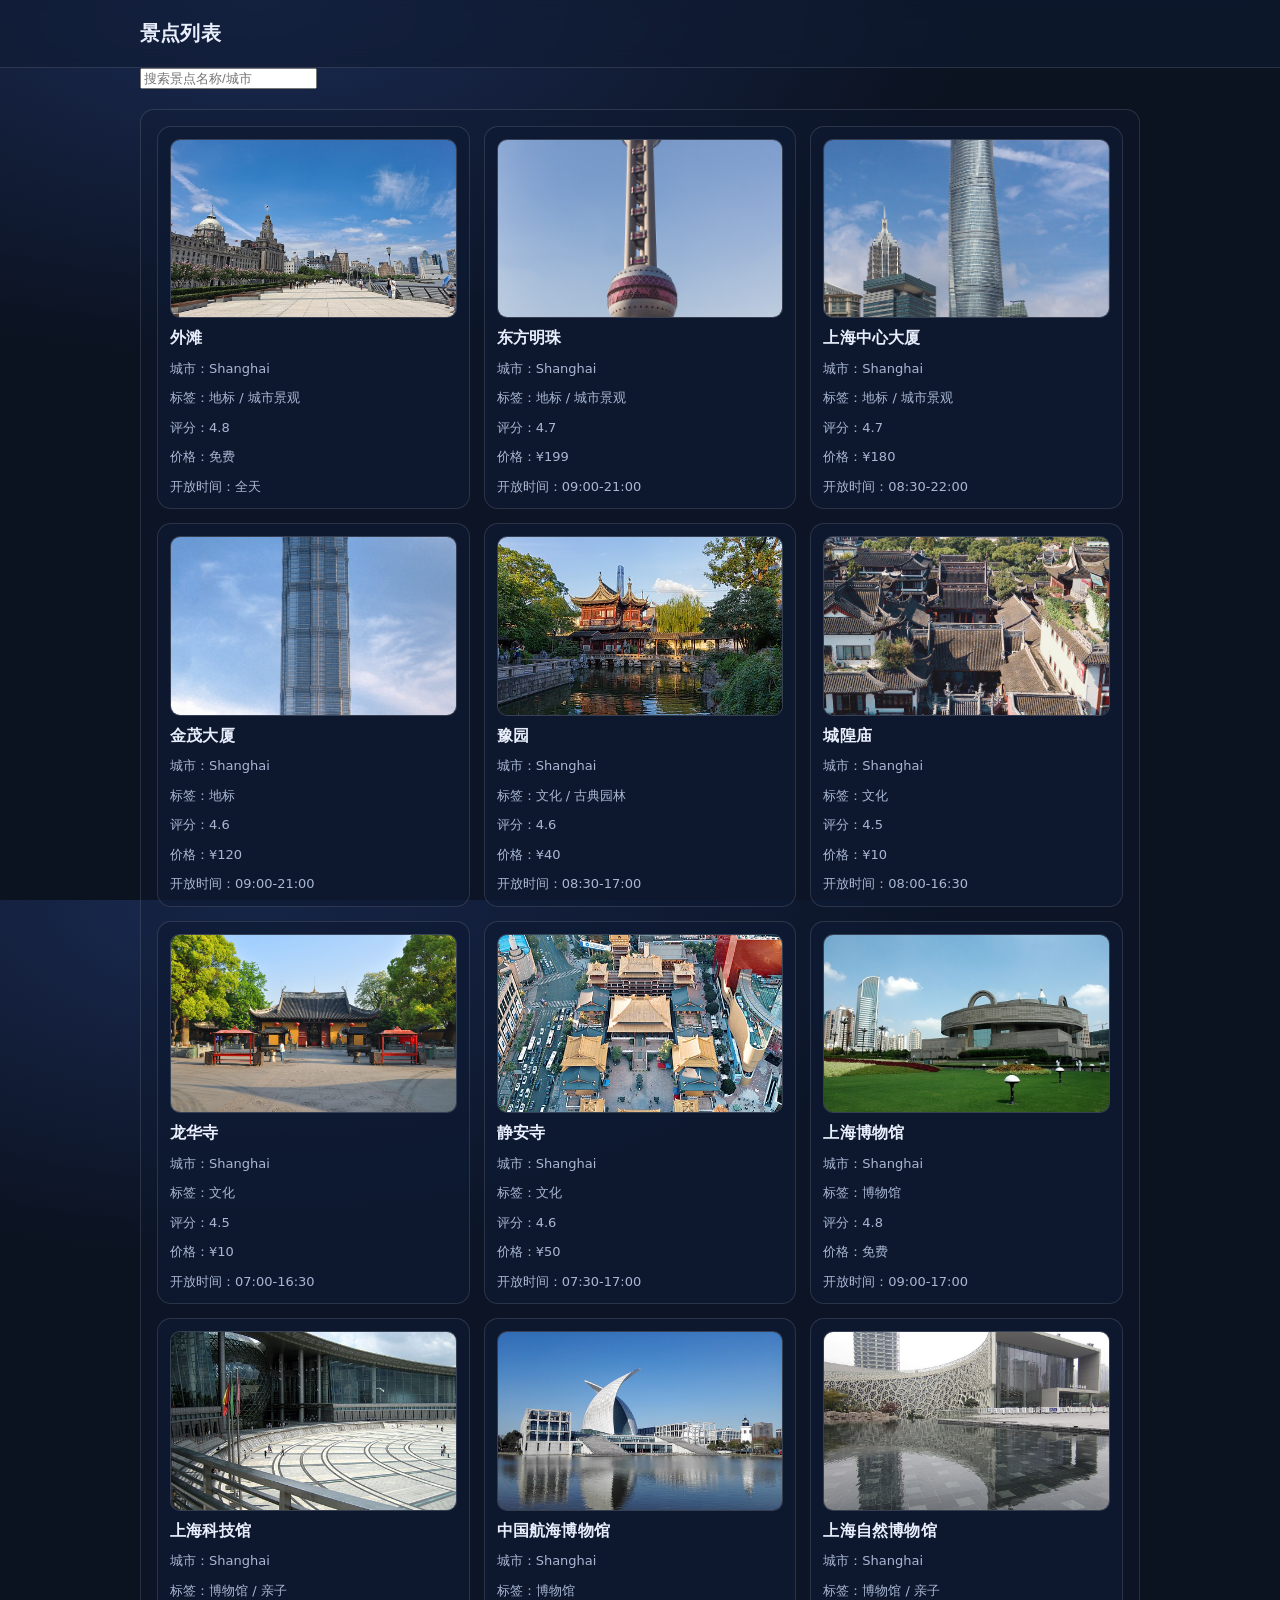
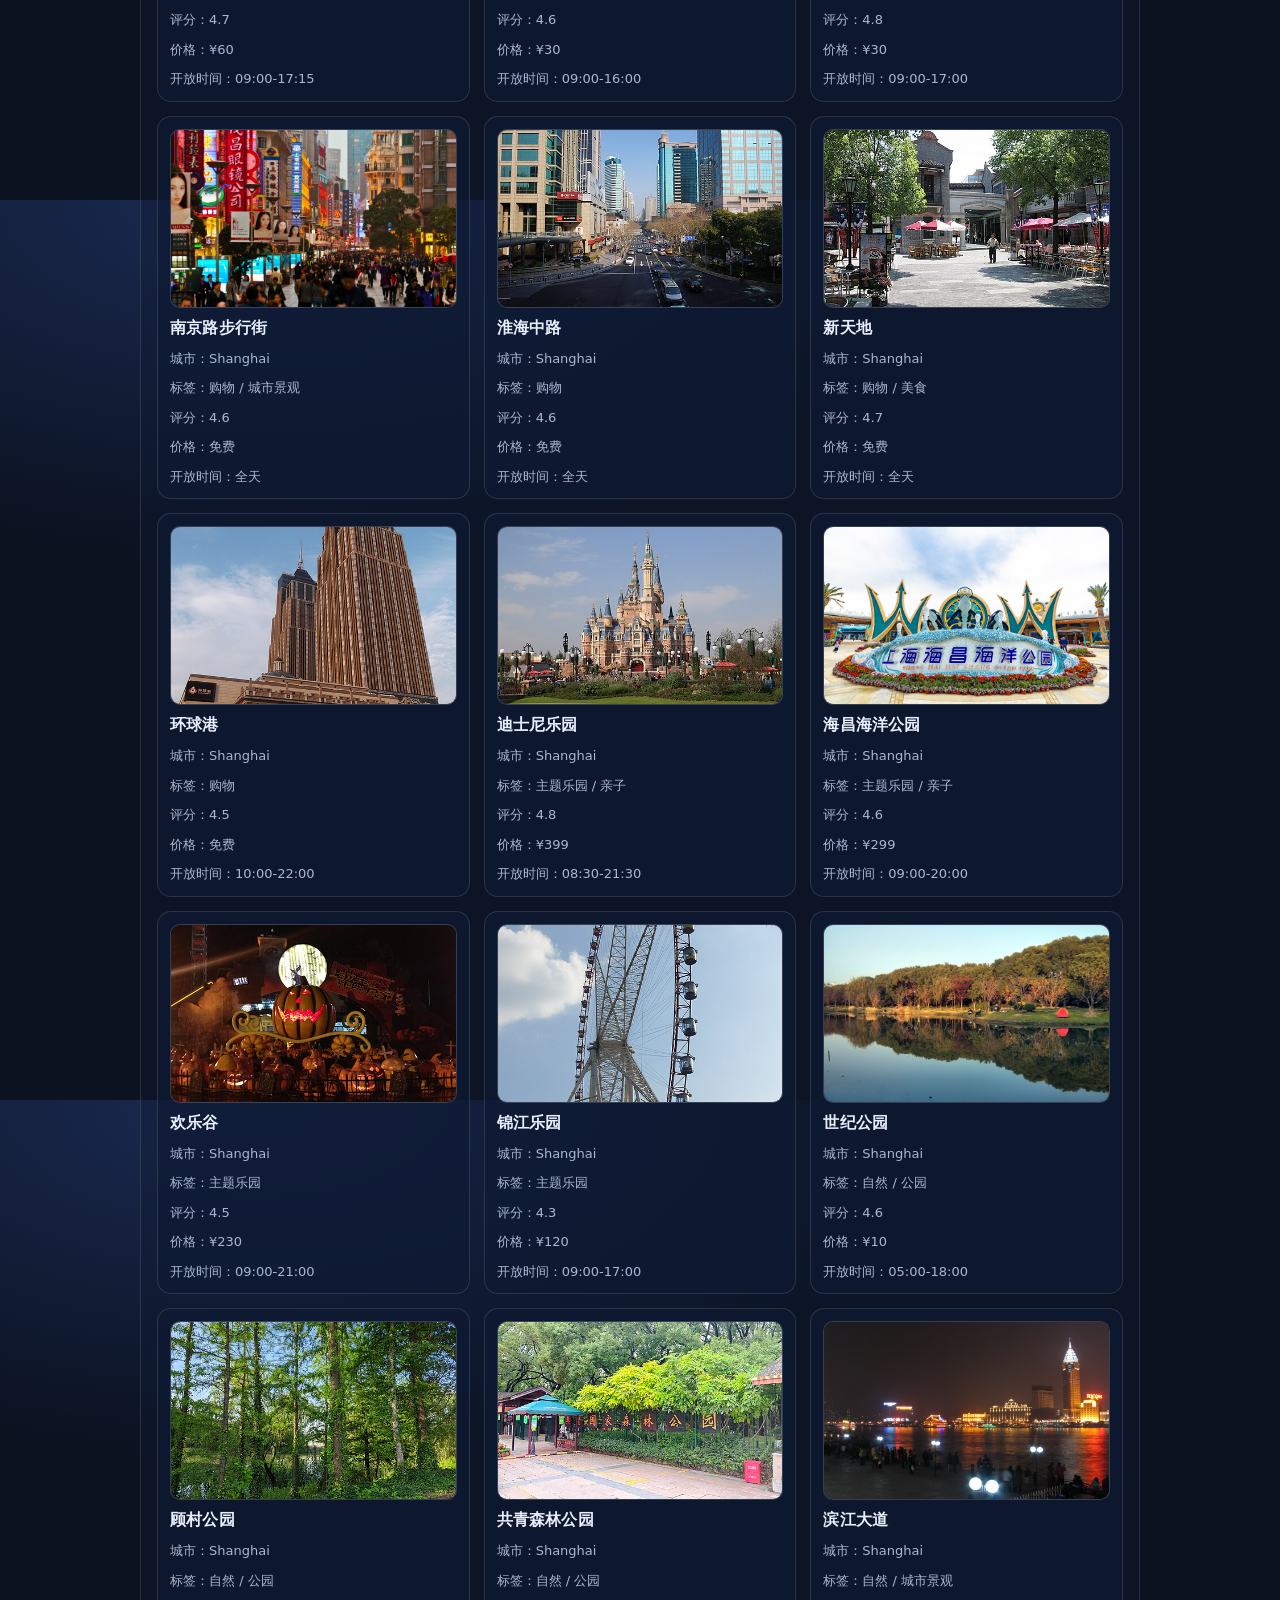
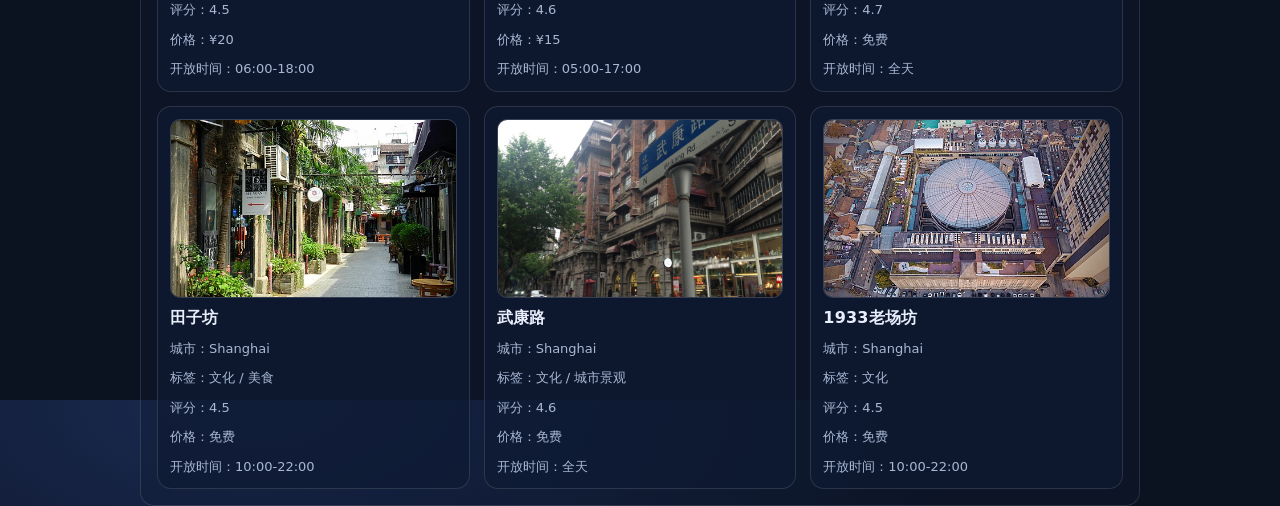
==== index.html @ 94bc9539 "v0.1: fix: web index" ====
<!doctype html>
<html lang="zh-CN">
  <head>
    <meta charset="UTF-8" />
    <meta name="viewport" content="width=device-width, initial-scale=1.0" />
    <title>Scenic Spots</title>
    <link rel="stylesheet" href="./src/style.css" />
  </head>
  <body>
    <header class="site-header">
      <div class="container">
        <h1 class="site-title">景点列表</h1>
      </div>
    </header>

    <main class="container">
      <section aria-label="search">
        <input
          id="searchInput"
          type="search"
          placeholder="搜索景点名称/城市"
          autocomplete="off"
        />
      </section>

      <section aria-label="scenic spots list">
        <ul id="spotsList" class="spots-list"></ul>
      </section>
    </main>

    <script src="./src/app.js" defer></script>
  </body>
</html>
---- src/style.css ----
:root {
  color-scheme: light;
  --bg: #0b1220;
  --panel: #0f1b33;
  --text: #e8eefc;
  --muted: #a9b7d3;
  --border: rgba(255, 255, 255, 0.12);
}

* {
  box-sizing: border-box;
}

html,
body {
  height: 100%;
}

body {
  margin: 0;
  font-family: system-ui, -apple-system, "Segoe UI", Roboto, Arial, "Noto Sans",
    "PingFang SC", "Microsoft YaHei", sans-serif;
  background: radial-gradient(1200px 600px at 20% 0%, #1a2a52 0%, var(--bg) 60%);
  color: var(--text);
}

.container {
  width: min(1000px, calc(100% - 32px));
  margin: 0 auto;
}

.site-header {
  border-bottom: 1px solid var(--border);
  background: rgba(15, 27, 51, 0.6);
  backdrop-filter: blur(10px);
}

.site-title {
  margin: 0;
  padding: 20px 0;
  font-size: 20px;
  letter-spacing: 0.2px;
}

.spots-list {
  list-style: none;
  padding: 16px;
  margin: 20px 0 40px;
  min-height: 120px;
  border: 1px solid var(--border);
  border-radius: 14px;
  background: rgba(15, 27, 51, 0.35);

  display: grid;
  grid-template-columns: repeat(auto-fill, minmax(240px, 1fr));
  gap: 14px;
  align-items: start;
}

.spots-list > li {
  display: grid;
  grid-template-rows: auto auto 1fr;
  gap: 10px;
  padding: 12px;
  border: 1px solid var(--border);
  border-radius: 14px;
  background: rgba(15, 27, 51, 0.65);
}

.spots-list > li > img {
  width: 100%;
  height: auto;
  aspect-ratio: 16 / 10;
  object-fit: cover;
  border-radius: 10px;
  border: 1px solid var(--border);
  background: rgba(255, 255, 255, 0.06);
  display: block;
}

.spots-list > li > h3 {
  margin: 0;
  font-size: 16px;
  line-height: 1.3;
  letter-spacing: 0.2px;
}

.spots-list > li > div {
  color: var(--muted);
  font-size: 13px;
  line-height: 1.5;
}
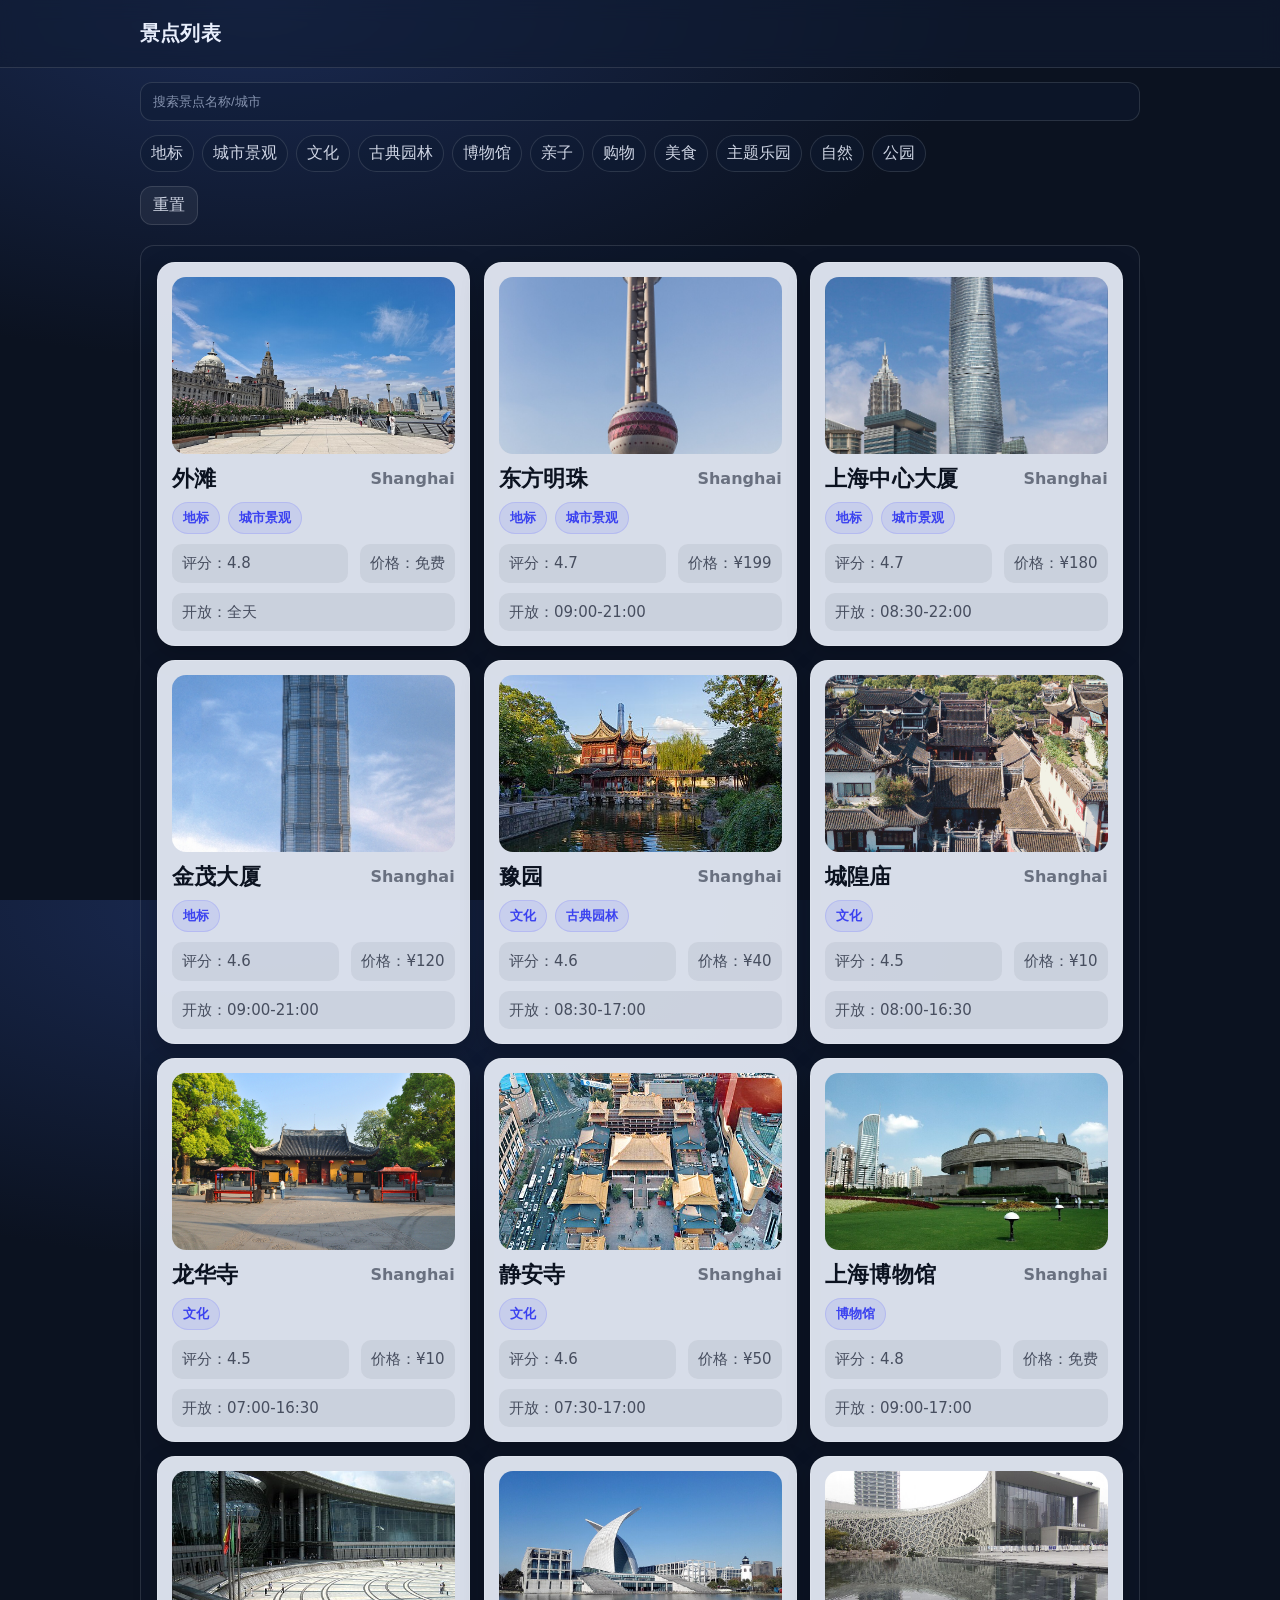
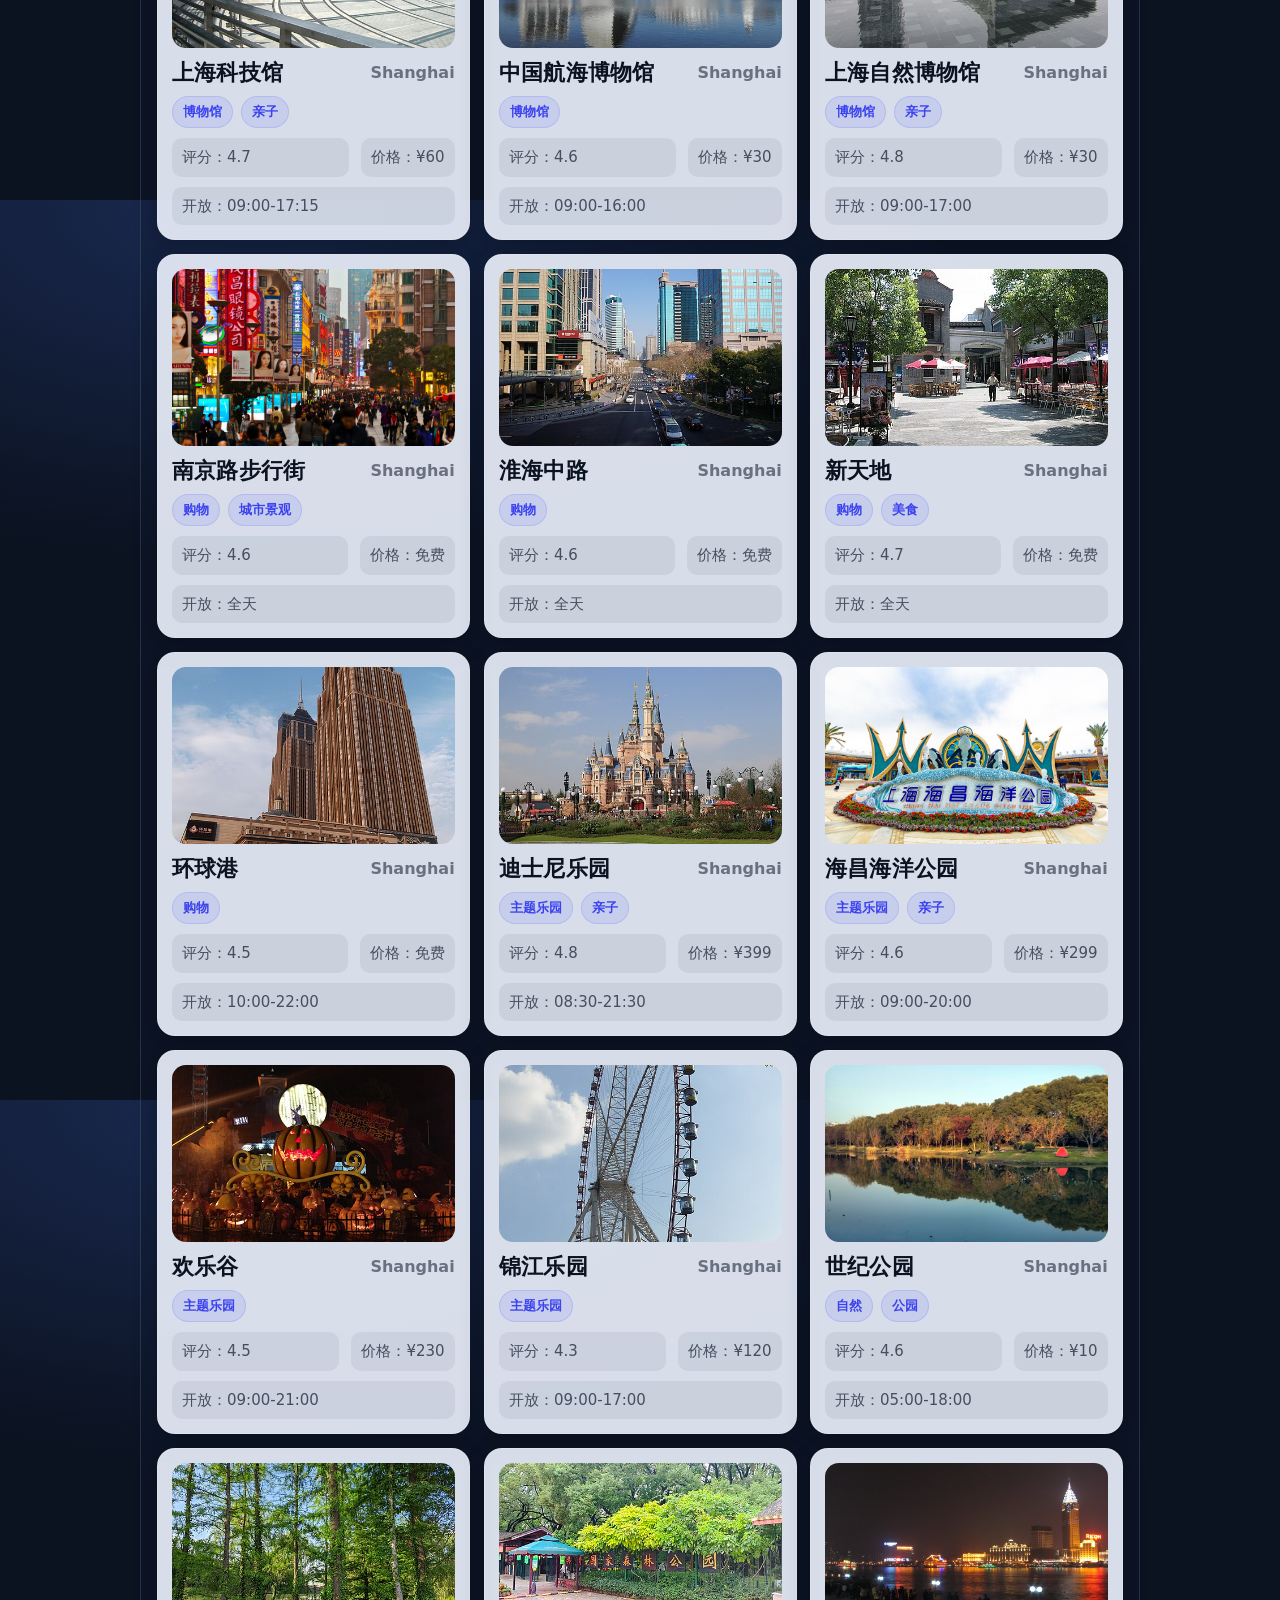
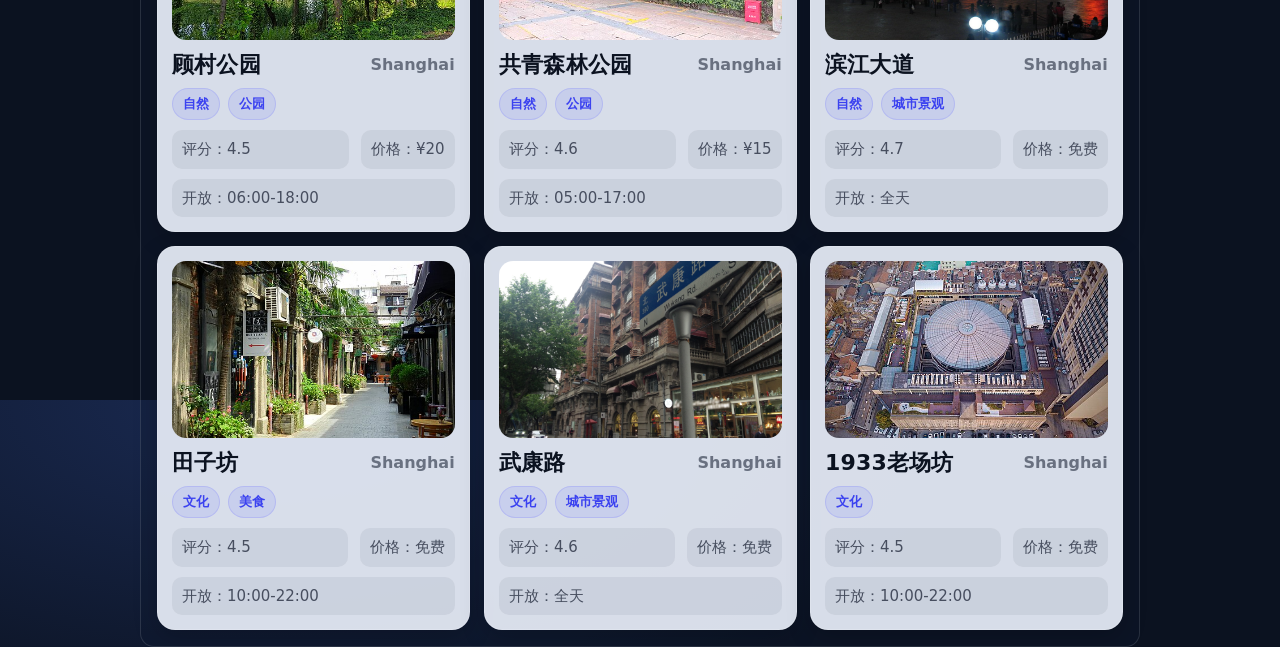
==== commit 622492bb: "v0.3: feat： add tag multi-select filtering with reset and refined UI" ====
--- a/index.html
+++ b/index.html
@@ -23,6 +23,14 @@
         />
       </section>
 
+      <section aria-label="tags">
+        <div id="tagFilters"></div>
+      </section>
+
+      <section aria-label="reset">
+        <button id="resetBtn" type="button">重置</button>
+      </section>
+
       <section aria-label="scenic spots list">
         <ul id="spotsList" class="spots-list"></ul>
       </section>
--- a/src/style.css
+++ b/src/style.css
@@ -5,6 +5,8 @@
   --text: #e8eefc;
   --muted: #a9b7d3;
   --border: rgba(255, 255, 255, 0.12);
+  --accent: #7aa2ff;
+  --shadow: 0 14px 40px rgba(0, 0, 0, 0.35);
 }
 
 * {
@@ -40,6 +42,79 @@
   padding: 20px 0;
   font-size: 20px;
   letter-spacing: 0.2px;
+}
+
+main.container > section {
+  margin-top: 14px;
+}
+
+input[type="search"] {
+  width: 100%;
+  padding: 11px 12px;
+  border-radius: 12px;
+  border: 1px solid var(--border);
+  background: rgba(15, 27, 51, 0.45);
+  color: var(--text);
+  outline: none;
+  box-shadow: 0 0 0 0 rgba(0, 0, 0, 0);
+  transition: border-color 140ms ease, box-shadow 140ms ease, background-color 140ms ease;
+}
+
+input[type="search"]::placeholder {
+  color: rgba(169, 183, 211, 0.75);
+}
+
+input[type="search"]:focus {
+  border-color: rgba(122, 162, 255, 0.75);
+  box-shadow: 0 0 0 4px rgba(122, 162, 255, 0.18);
+  background: rgba(15, 27, 51, 0.6);
+}
+
+#tagFilters {
+  display: flex;
+  flex-wrap: wrap;
+  gap: 8px;
+}
+
+button {
+  font: inherit;
+}
+
+#tagFilters > button,
+#resetBtn {
+  padding: 7px 10px;
+  border-radius: 999px;
+  border: 1px solid var(--border);
+  background: rgba(15, 27, 51, 0.45);
+  color: rgba(232, 238, 252, 0.88);
+  cursor: pointer;
+  transition: transform 140ms ease, border-color 140ms ease, background-color 140ms ease,
+    box-shadow 140ms ease;
+  user-select: none;
+}
+
+#tagFilters > button:hover,
+#resetBtn:hover {
+  transform: translateY(-1px);
+  border-color: rgba(122, 162, 255, 0.35);
+}
+
+#tagFilters > button.is-selected {
+  color: var(--text);
+  border-color: rgba(122, 162, 255, 0.75);
+  background: rgba(122, 162, 255, 0.16);
+  box-shadow: 0 0 0 3px rgba(122, 162, 255, 0.12);
+}
+
+#resetBtn {
+  padding: 8px 12px;
+  border-radius: 12px;
+  background: rgba(255, 255, 255, 0.06);
+}
+
+#resetBtn:active,
+#tagFilters > button:active {
+  transform: translateY(0);
 }
 
 .spots-list {
@@ -58,35 +133,99 @@
 }
 
 .spots-list > li {
+  border-radius: 18px;
+  overflow: hidden;
+  border: 1px solid rgba(255, 255, 255, 0.18);
+  background: rgba(234, 239, 250, 0.92);
+  color: #0b1220;
+  box-shadow: 0 8px 24px rgba(0, 0, 0, 0.18);
+  transition: transform 160ms ease, box-shadow 160ms ease, border-color 160ms ease;
+  will-change: transform;
+
   display: grid;
-  grid-template-rows: auto auto 1fr;
-  gap: 10px;
-  padding: 12px;
-  border: 1px solid var(--border);
-  border-radius: 14px;
-  background: rgba(15, 27, 51, 0.65);
+  grid-template-columns: 1fr auto;
+  grid-template-areas:
+    "img img"
+    "title city"
+    "tags tags"
+    "rating price"
+    "open open";
+  gap: 10px 12px;
+  padding: 0 14px 14px;
+}
+
+.spots-list > li:hover {
+  transform: translateY(-2px);
+  border-color: rgba(122, 162, 255, 0.35);
+  box-shadow: var(--shadow);
 }
 
 .spots-list > li > img {
   width: 100%;
-  height: auto;
   aspect-ratio: 16 / 10;
   object-fit: cover;
+  display: block;
+  grid-area: img;
+  border-radius: 14px;
+  margin: 14px 0 2px;
+}
+
+.spot-title {
+  grid-area: title;
+  margin: 0;
+  font-size: 22px;
+  line-height: 1.2;
+  letter-spacing: 0.2px;
+  font-weight: 800;
+}
+
+.spot-city {
+  grid-area: city;
+  align-self: center;
+  justify-self: end;
+  font-weight: 600;
+  color: rgba(15, 23, 42, 0.55);
+}
+
+.spot-tags {
+  grid-area: tags;
+  display: flex;
+  flex-wrap: wrap;
+  gap: 8px;
+}
+
+.tag-pill {
+  display: inline-flex;
+  align-items: center;
+  padding: 6px 10px;
+  border-radius: 999px;
+  font-size: 13px;
+  font-weight: 700;
+  color: #3b42f0;
+  background: rgba(110, 116, 255, 0.14);
+  border: 1px solid rgba(110, 116, 255, 0.22);
+}
+
+.spot-rating,
+.spot-price,
+.spot-open-time {
+  font-size: 15px;
+  line-height: 1.5;
+  color: rgba(15, 23, 42, 0.7);
+  padding: 8px 10px;
   border-radius: 10px;
-  border: 1px solid var(--border);
-  background: rgba(255, 255, 255, 0.06);
-  display: block;
-}
-
-.spots-list > li > h3 {
-  margin: 0;
-  font-size: 16px;
-  line-height: 1.3;
-  letter-spacing: 0.2px;
-}
-
-.spots-list > li > div {
-  color: var(--muted);
-  font-size: 13px;
-  line-height: 1.5;
-}
+  background: rgba(15, 23, 42, 0.06);
+}
+
+.spot-rating {
+  grid-area: rating;
+}
+
+.spot-price {
+  grid-area: price;
+  justify-self: end;
+}
+
+.spot-open-time {
+  grid-area: open;
+}
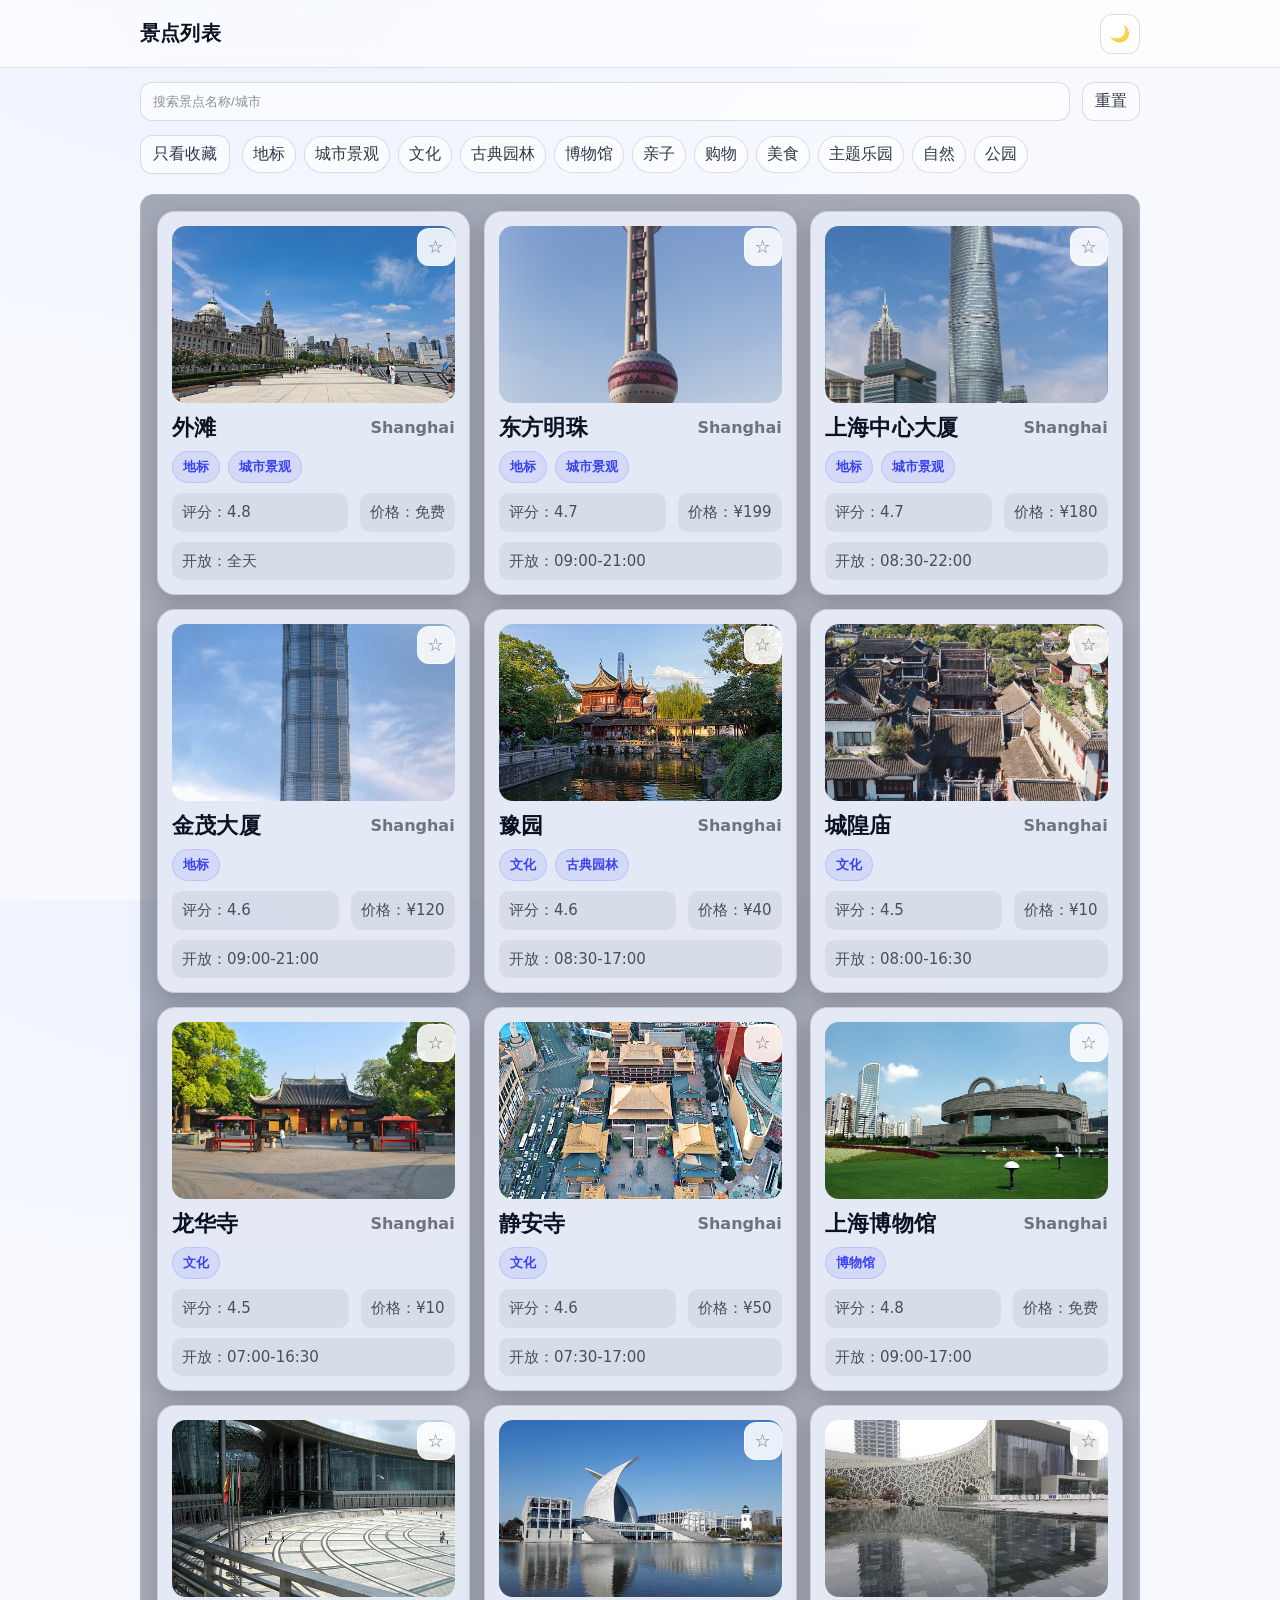
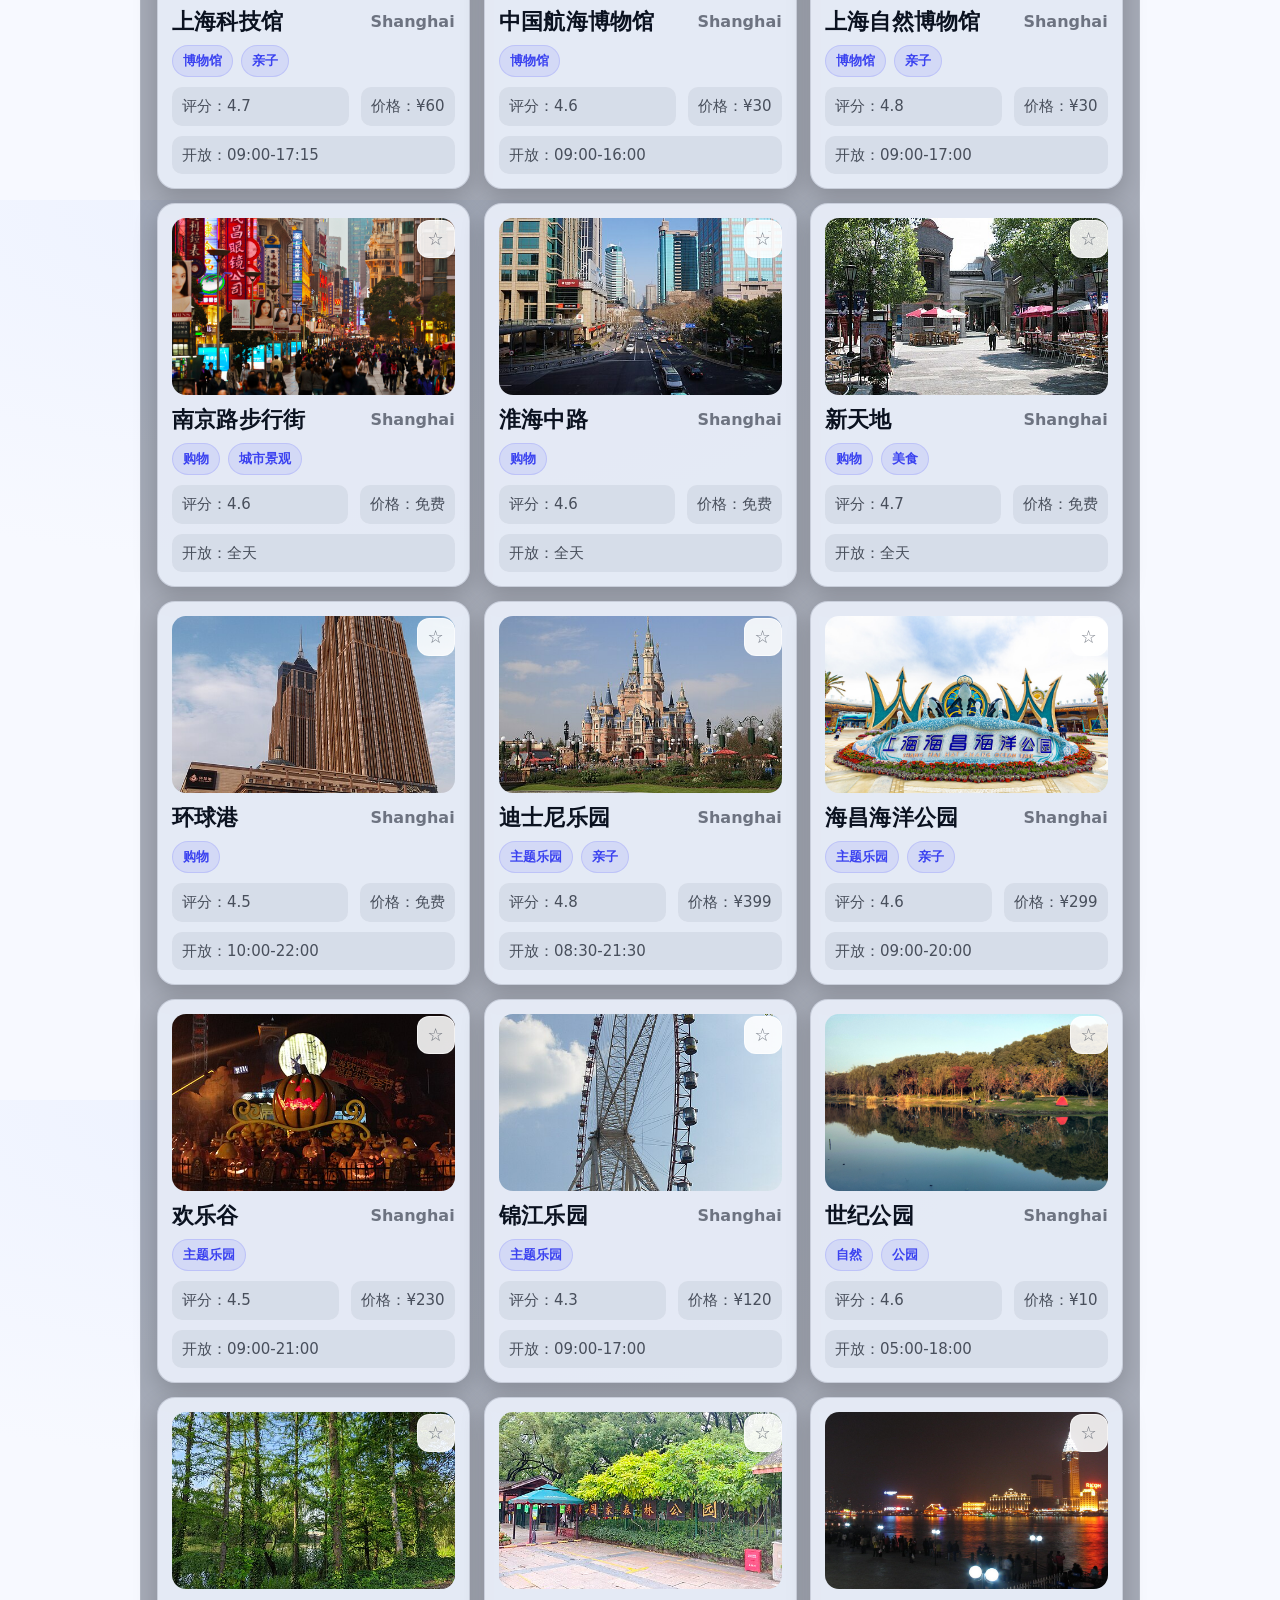
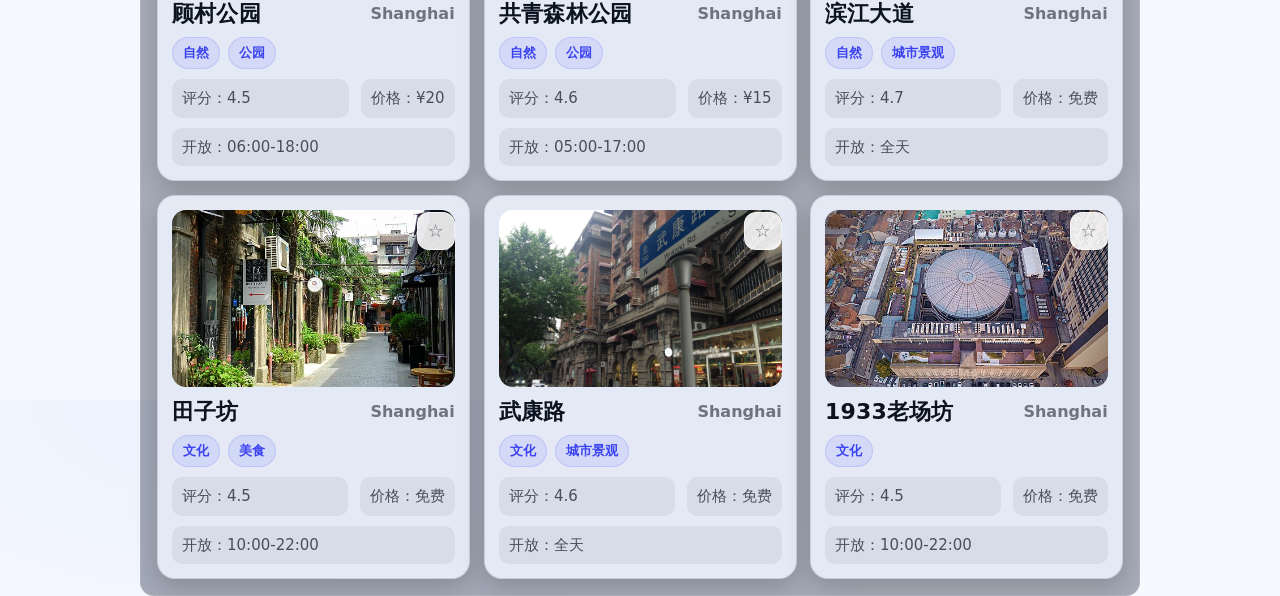
==== commit 3b40b328: "v0.4: feat: add modal details, favorites, dark mode, and integrated filters" ====
--- a/index.html
+++ b/index.html
@@ -9,33 +9,66 @@
   <body>
     <header class="site-header">
       <div class="container">
-        <h1 class="site-title">景点列表</h1>
+        <div class="header-row">
+          <h1 class="site-title">景点列表</h1>
+          <button id="themeToggleBtn" type="button" aria-label="切换深色模式">🌙</button>
+        </div>
       </div>
     </header>
 
     <main class="container">
-      <section aria-label="search">
-        <input
-          id="searchInput"
-          type="search"
-          placeholder="搜索景点名称/城市"
-          autocomplete="off"
-        />
-      </section>
+      <div class="toolbar-row">
+        <section aria-label="search" class="toolbar-grow">
+          <input
+            id="searchInput"
+            type="search"
+            placeholder="搜索景点名称/城市"
+            autocomplete="off"
+          />
+        </section>
 
-      <section aria-label="tags">
-        <div id="tagFilters"></div>
-      </section>
+        <section aria-label="reset">
+          <button id="resetBtn" type="button">重置</button>
+        </section>
+      </div>
 
-      <section aria-label="reset">
-        <button id="resetBtn" type="button">重置</button>
-      </section>
+      <div class="toolbar-row">
+        <section aria-label="favorites">
+          <button
+            id="onlyFavoritesBtn"
+            type="button"
+            aria-pressed="false"
+            onclick="this.setAttribute('aria-pressed', this.getAttribute('aria-pressed') === 'true' ? 'false' : 'true')"
+          >
+            只看收藏
+          </button>
+        </section>
+
+        <section aria-label="tags" class="toolbar-grow">
+          <div id="tagFilters"></div>
+        </section>
+      </div>
 
       <section aria-label="scenic spots list">
         <ul id="spotsList" class="spots-list"></ul>
       </section>
     </main>
 
+    <div id="detailOverlay" class="overlay" hidden></div>
+    <div
+      id="detailModal"
+      class="modal"
+      role="dialog"
+      aria-modal="true"
+      aria-label="景点详情"
+      hidden
+    >
+      <button id="detailCloseBtn" class="modal-close" type="button" aria-label="关闭">
+        ×
+      </button>
+      <div id="detailContent" class="modal-content"></div>
+    </div>
+
     <script src="./src/app.js" defer></script>
   </body>
 </html>
--- a/src/style.css
+++ b/src/style.css
@@ -7,6 +7,32 @@
   --border: rgba(255, 255, 255, 0.12);
   --accent: #7aa2ff;
   --shadow: 0 14px 40px rgba(0, 0, 0, 0.35);
+
+  /* theme tokens (default: light) */
+  --page-bg: radial-gradient(1200px 600px at 20% 0%, #edf2ff 0%, #f7f9ff 60%);
+  --page-text: #0b1220;
+  --header-bg: rgba(255, 255, 255, 0.6);
+  --header-border: rgba(15, 23, 42, 0.12);
+  --control-bg: rgba(255, 255, 255, 0.66);
+  --control-border: rgba(15, 23, 42, 0.14);
+  --control-text: rgba(15, 23, 42, 0.86);
+  --card-bg: rgba(234, 239, 250, 0.92);
+  --card-border: rgba(15, 23, 42, 0.12);
+  --modal-bg: rgba(255, 255, 255, 0.96);
+}
+
+body.dark-mode {
+  color-scheme: dark;
+  --page-bg: radial-gradient(1200px 600px at 20% 0%, #1a2a52 0%, var(--bg) 60%);
+  --page-text: var(--text);
+  --header-bg: rgba(15, 27, 51, 0.6);
+  --header-border: var(--border);
+  --control-bg: rgba(15, 27, 51, 0.45);
+  --control-border: var(--border);
+  --control-text: rgba(232, 238, 252, 0.88);
+  --card-bg: rgba(15, 27, 51, 0.65);
+  --card-border: var(--border);
+  --modal-bg: rgba(15, 27, 51, 0.96);
 }
 
 * {
@@ -22,8 +48,8 @@
   margin: 0;
   font-family: system-ui, -apple-system, "Segoe UI", Roboto, Arial, "Noto Sans",
     "PingFang SC", "Microsoft YaHei", sans-serif;
-  background: radial-gradient(1200px 600px at 20% 0%, #1a2a52 0%, var(--bg) 60%);
-  color: var(--text);
+  background: var(--page-bg);
+  color: var(--page-text);
 }
 
 .container {
@@ -32,8 +58,8 @@
 }
 
 .site-header {
-  border-bottom: 1px solid var(--border);
-  background: rgba(15, 27, 51, 0.6);
+  border-bottom: 1px solid var(--header-border);
+  background: var(--header-bg);
   backdrop-filter: blur(10px);
 }
 
@@ -44,30 +70,71 @@
   letter-spacing: 0.2px;
 }
 
+.header-row {
+  display: flex;
+  align-items: center;
+  justify-content: space-between;
+  gap: 12px;
+}
+
+#themeToggleBtn {
+  width: 40px;
+  height: 40px;
+  border-radius: 12px;
+  border: 1px solid var(--control-border);
+  background: var(--control-bg);
+  color: var(--control-text);
+  cursor: pointer;
+  display: grid;
+  place-items: center;
+  line-height: 1;
+}
+
+#themeToggleBtn:hover {
+  border-color: rgba(122, 162, 255, 0.35);
+}
+
+#themeToggleBtn:active {
+  transform: translateY(0);
+}
+
 main.container > section {
   margin-top: 14px;
+}
+
+.toolbar-row {
+  margin-top: 14px;
+  display: flex;
+  align-items: center;
+  gap: 12px;
+  flex-wrap: wrap;
+}
+
+.toolbar-grow {
+  flex: 1 1 320px;
+  min-width: 240px;
 }
 
 input[type="search"] {
   width: 100%;
   padding: 11px 12px;
   border-radius: 12px;
-  border: 1px solid var(--border);
-  background: rgba(15, 27, 51, 0.45);
-  color: var(--text);
+  border: 1px solid var(--control-border);
+  background: var(--control-bg);
+  color: var(--control-text);
   outline: none;
   box-shadow: 0 0 0 0 rgba(0, 0, 0, 0);
   transition: border-color 140ms ease, box-shadow 140ms ease, background-color 140ms ease;
 }
 
 input[type="search"]::placeholder {
-  color: rgba(169, 183, 211, 0.75);
+  color: color-mix(in srgb, var(--control-text) 55%, transparent);
 }
 
 input[type="search"]:focus {
   border-color: rgba(122, 162, 255, 0.75);
   box-shadow: 0 0 0 4px rgba(122, 162, 255, 0.18);
-  background: rgba(15, 27, 51, 0.6);
+  background: color-mix(in srgb, var(--control-bg) 85%, black);
 }
 
 #tagFilters {
@@ -81,12 +148,13 @@
 }
 
 #tagFilters > button,
-#resetBtn {
+#resetBtn,
+#onlyFavoritesBtn {
   padding: 7px 10px;
   border-radius: 999px;
-  border: 1px solid var(--border);
-  background: rgba(15, 27, 51, 0.45);
-  color: rgba(232, 238, 252, 0.88);
+  border: 1px solid var(--control-border);
+  background: var(--control-bg);
+  color: var(--control-text);
   cursor: pointer;
   transition: transform 140ms ease, border-color 140ms ease, background-color 140ms ease,
     box-shadow 140ms ease;
@@ -94,13 +162,14 @@
 }
 
 #tagFilters > button:hover,
-#resetBtn:hover {
+#resetBtn:hover,
+#onlyFavoritesBtn:hover {
   transform: translateY(-1px);
   border-color: rgba(122, 162, 255, 0.35);
 }
 
 #tagFilters > button.is-selected {
-  color: var(--text);
+  color: var(--control-text);
   border-color: rgba(122, 162, 255, 0.75);
   background: rgba(122, 162, 255, 0.16);
   box-shadow: 0 0 0 3px rgba(122, 162, 255, 0.12);
@@ -109,12 +178,124 @@
 #resetBtn {
   padding: 8px 12px;
   border-radius: 12px;
-  background: rgba(255, 255, 255, 0.06);
+  background: color-mix(in srgb, var(--control-bg) 85%, transparent);
+}
+
+#onlyFavoritesBtn {
+  padding: 8px 12px;
+  border-radius: 12px;
+  background: color-mix(in srgb, var(--control-bg) 85%, transparent);
+  color: var(--control-text);
+  border-color: var(--control-border);
+}
+
+#onlyFavoritesBtn[aria-pressed="true"] {
+  background: rgba(122, 162, 255, 0.18);
+  border-color: rgba(122, 162, 255, 0.6);
+  box-shadow: 0 0 0 3px rgba(122, 162, 255, 0.12);
 }
 
 #resetBtn:active,
-#tagFilters > button:active {
+#tagFilters > button:active,
+#onlyFavoritesBtn:active {
   transform: translateY(0);
+}
+
+.overlay {
+  position: fixed;
+  inset: 0;
+  background: rgba(3, 8, 20, 0.55);
+  backdrop-filter: blur(6px);
+  z-index: 1000;
+}
+
+.modal {
+  position: fixed;
+  left: 50%;
+  top: 50%;
+  transform: translate(-50%, -50%);
+  width: min(720px, calc(100% - 28px));
+  max-height: min(80vh, 720px);
+  overflow: auto;
+  z-index: 1001;
+  border-radius: 18px;
+  border: 1px solid rgba(255, 255, 255, 0.16);
+  background: var(--modal-bg);
+  color: var(--page-text);
+  box-shadow: var(--shadow);
+  padding: 16px 16px 18px;
+}
+
+.modal-close {
+  position: sticky;
+  top: 0;
+  margin-left: auto;
+  display: inline-flex;
+  align-items: center;
+  justify-content: center;
+  width: 36px;
+  height: 36px;
+  border-radius: 12px;
+  border: 1px solid color-mix(in srgb, var(--page-text) 18%, transparent);
+  background: color-mix(in srgb, var(--page-text) 6%, transparent);
+  color: color-mix(in srgb, var(--page-text) 70%, transparent);
+}
+
+.modal-content > img {
+  width: 100%;
+  aspect-ratio: 16 / 10;
+  object-fit: cover;
+  border-radius: 14px;
+  display: block;
+}
+
+.detail-image {
+  cursor: zoom-in;
+}
+
+.image-viewer {
+  position: fixed;
+  inset: 0;
+  z-index: 1100;
+  background: rgba(0, 0, 0, 0.88);
+  display: grid;
+  place-items: center;
+  padding: 18px;
+}
+
+.image-viewer[hidden] {
+  display: none;
+}
+
+.image-viewer-img {
+  max-width: min(1100px, 100%);
+  max-height: 92vh;
+  width: auto;
+  height: auto;
+  border-radius: 14px;
+  object-fit: contain;
+  box-shadow: var(--shadow);
+  cursor: zoom-out;
+}
+
+.modal-content > h2 {
+  margin: 14px 0 8px;
+  font-size: 22px;
+  line-height: 1.25;
+}
+
+.modal-content > p {
+  margin: 0 0 12px;
+  color: color-mix(in srgb, var(--page-text) 72%, transparent);
+  line-height: 1.6;
+}
+
+.modal-content > div {
+  display: inline-flex;
+  padding: 8px 10px;
+  border-radius: 10px;
+  background: color-mix(in srgb, var(--page-text) 6%, transparent);
+  color: color-mix(in srgb, var(--page-text) 72%, transparent);
 }
 
 .spots-list {
@@ -135,12 +316,13 @@
 .spots-list > li {
   border-radius: 18px;
   overflow: hidden;
-  border: 1px solid rgba(255, 255, 255, 0.18);
-  background: rgba(234, 239, 250, 0.92);
-  color: #0b1220;
+  border: 1px solid var(--card-border);
+  background: var(--card-bg);
+  color: var(--page-text);
   box-shadow: 0 8px 24px rgba(0, 0, 0, 0.18);
   transition: transform 160ms ease, box-shadow 160ms ease, border-color 160ms ease;
   will-change: transform;
+  position: relative;
 
   display: grid;
   grid-template-columns: 1fr auto;
@@ -154,6 +336,36 @@
   padding: 0 14px 14px;
 }
 
+.favorite-btn {
+  position: absolute;
+  right: 14px;
+  top: 16px;
+  width: 38px;
+  height: 38px;
+  border-radius: 12px;
+  border: 1px solid rgba(255, 255, 255, 0.6);
+  background: rgba(255, 255, 255, 0.88);
+  cursor: pointer;
+  display: grid;
+  place-items: center;
+  line-height: 1;
+  font-size: 18px;
+  box-shadow: none;
+  color: rgba(15, 23, 42, 0.55);
+}
+
+.favorite-btn[aria-pressed="true"] {
+  color: #f5b301;
+}
+
+.favorite-btn:hover {
+  border-color: rgba(122, 162, 255, 0.45);
+}
+
+.favorite-btn:active {
+  border-color: rgba(122, 162, 255, 0.65);
+}
+
 .spots-list > li:hover {
   transform: translateY(-2px);
   border-color: rgba(122, 162, 255, 0.35);
@@ -184,7 +396,7 @@
   align-self: center;
   justify-self: end;
   font-weight: 600;
-  color: rgba(15, 23, 42, 0.55);
+  color: color-mix(in srgb, var(--page-text) 55%, transparent);
 }
 
 .spot-tags {
@@ -211,10 +423,10 @@
 .spot-open-time {
   font-size: 15px;
   line-height: 1.5;
-  color: rgba(15, 23, 42, 0.7);
+  color: color-mix(in srgb, var(--page-text) 70%, transparent);
   padding: 8px 10px;
   border-radius: 10px;
-  background: rgba(15, 23, 42, 0.06);
+  background: color-mix(in srgb, var(--page-text) 6%, transparent);
 }
 
 .spot-rating {
